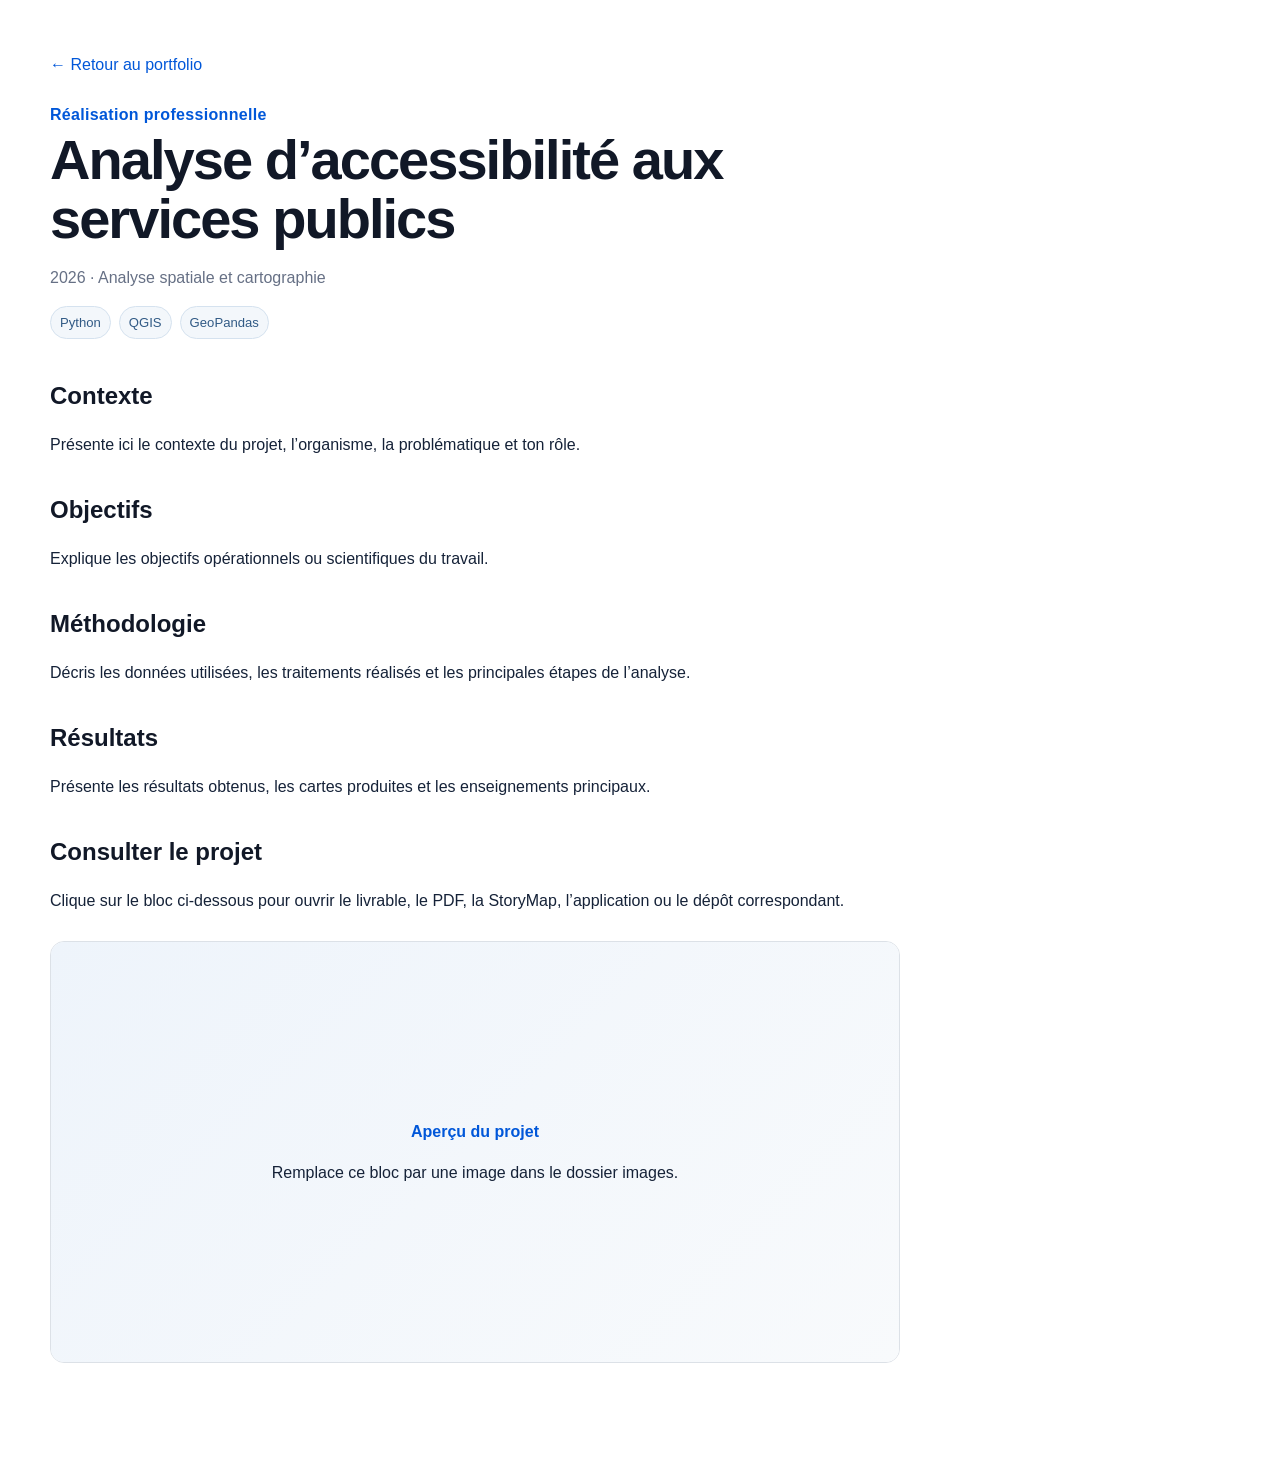
==== projets/creation_fiche_catalogue.html @ a4c5d683 "ajout d'une première fiche pro" ====
<!DOCTYPE html>
<html lang="fr">
<head>
  <meta charset="UTF-8">
  <meta name="viewport" content="width=device-width, initial-scale=1.0">
  <title>Analyse d’accessibilité aux services publics | Portfolio</title>
  <link rel="stylesheet" href="../style.css">
</head>
<body>
  <main class="container project-page">
    <a class="back-link" href="../index.html">← Retour au portfolio</a>

    <header class="project-hero">
      <p class="eyebrow">Réalisation professionnelle</p>
      <h1>Analyse d’accessibilité aux services publics</h1>
      <p class="project-meta">2026 · Analyse spatiale et cartographie</p>

      <div class="tags">
        <span>Python</span>
        <span>QGIS</span>
        <span>GeoPandas</span>
      </div>
    </header>

    <section class="content-block">
      <h2>Contexte</h2>
      <p>Présente ici le contexte du projet, l’organisme, la problématique et ton rôle.</p>
    </section>

    <section class="content-block">
      <h2>Objectifs</h2>
      <p>Explique les objectifs opérationnels ou scientifiques du travail.</p>
    </section>

    <section class="content-block">
      <h2>Méthodologie</h2>
      <p>Décris les données utilisées, les traitements réalisés et les principales étapes de l’analyse.</p>
    </section>

    <section class="content-block">
      <h2>Résultats</h2>
      <p>Présente les résultats obtenus, les cartes produites et les enseignements principaux.</p>
    </section>

    <section class="content-block">
      <h2>Consulter le projet</h2>
      <p>
        Clique sur le bloc ci-dessous pour ouvrir le livrable, le PDF, la StoryMap, l’application ou le dépôt correspondant.
      </p>

      <a class="project-preview" href="../documents/exemple-projet.pdf" target="_blank" rel="noopener">
        <div class="preview-placeholder">
          <div>
            <p class="preview-label">Aperçu du projet</p>
            <p>Remplace ce bloc par une image dans le dossier images.</p>
          </div>
        </div>
      </a>
    </section>
  </main>
</body>
</html>
---- style.css ----
* {
  box-sizing: border-box;
}

html {
  scroll-behavior: smooth;
}

body {
  margin: 0;
  font-family: Inter, "Segoe UI", Arial, sans-serif;
  color: #152238;
  background: #ffffff;
  line-height: 1.6;
}

a {
  color: inherit;
}

.container {
  width: min(1180px, calc(100% - 48px));
  margin: 0 auto;
}

.site-header {
  padding: 56px 0 34px;
  border-bottom: 1px solid #edf0f4;
}

.eyebrow {
  margin: 0 0 4px;
  color: #0057d9;
  font-weight: 700;
  letter-spacing: 0.02em;
}

h1 {
  margin: 0;
  font-size: clamp(2.2rem, 5vw, 4.2rem);
  line-height: 1.05;
  letter-spacing: -0.035em;
  color: #111827;
}

.intro {
  max-width: 760px;
  margin: 18px 0 26px;
  font-size: 1.08rem;
  color: #536174;
}

.filters {
  display: flex;
  flex-wrap: wrap;
  gap: 10px;
}

.pill {
  display: inline-flex;
  align-items: center;
  padding: 8px 14px;
  text-decoration: none;
  color: #445269;
  background: #f7f8fa;
  border: 1px solid #dce1e7;
  border-radius: 999px;
  transition: 0.2s ease;
}

.pill:hover {
  color: #0057d9;
  border-color: #9ebfe9;
  background: #f4f8ff;
}

.project-section {
  padding: 54px 0 10px;
}

.section-heading {
  margin-bottom: 20px;
}

.section-heading h2 {
  margin: 0 0 4px;
  font-size: 1.5rem;
  color: #111827;
}

.section-heading p {
  margin: 0;
  color: #667085;
}

.project-grid {
  display: grid;
  grid-template-columns: repeat(3, minmax(0, 1fr));
  gap: 18px;
}

.project-card {
  min-height: 270px;
  overflow: hidden;
  border: 1px solid #dce1e7;
  border-radius: 14px;
  background: #ffffff;
  box-shadow: 0 2px 5px rgba(17, 24, 39, 0.04);
  transition: transform 0.2s ease, box-shadow 0.2s ease, border-color 0.2s ease;
}

.project-card:hover {
  transform: translateY(-3px);
  border-color: #b9c8da;
  box-shadow: 0 10px 24px rgba(17, 24, 39, 0.08);
}

.card-link {
  min-height: 270px;
  display: flex;
  flex-direction: column;
  text-decoration: none;
}

.card-content {
  flex: 1;
  padding: 22px;
}

.project-type {
  margin: 0 0 8px;
  color: #7a8699;
  font-size: 0.86rem;
}

.project-card h3 {
  margin: 0 0 10px;
  color: #0057d9;
  font-size: 1.1rem;
}

.project-description {
  margin: 0 0 18px;
  color: #516075;
}

.tags {
  display: flex;
  flex-wrap: wrap;
  gap: 8px;
}

.tags span {
  padding: 5px 9px;
  color: #315a85;
  background: #f3f7fb;
  border: 1px solid #d5e2ef;
  border-radius: 999px;
  font-size: 0.82rem;
}

.card-footer {
  padding: 12px 22px;
  border-top: 1px solid #e5e7eb;
  color: #667085;
  font-style: italic;
  font-size: 0.9rem;
}

.project-page {
  padding: 52px 0 80px;
}

.back-link {
  display: inline-block;
  margin-bottom: 24px;
  color: #0057d9;
  text-decoration: none;
}

.project-hero {
  max-width: 850px;
  margin-bottom: 38px;
}

.project-hero h1 {
  margin-bottom: 16px;
  font-size: clamp(2rem, 5vw, 3.5rem);
}

.project-meta {
  color: #667085;
}

.content-block {
  max-width: 850px;
  margin: 34px 0;
}

.content-block h2 {
  margin-bottom: 8px;
  color: #111827;
}

.project-preview {
  display: block;
  max-width: 950px;
  margin-top: 28px;
  overflow: hidden;
  border: 1px solid #dce1e7;
  border-radius: 14px;
  text-decoration: none;
  background: #f8fafc;
}

.project-preview img {
  display: block;
  width: 100%;
  aspect-ratio: 16 / 9;
  object-fit: cover;
}

.preview-placeholder {
  min-height: 420px;
  display: grid;
  place-items: center;
  padding: 30px;
  text-align: center;
  background: linear-gradient(135deg, #eef4fb, #f8fafc);
}

.preview-label {
  color: #0057d9;
  font-weight: 700;
}

.site-footer {
  margin-top: 72px;
  padding: 28px 0;
  border-top: 1px solid #edf0f4;
  color: #7a8699;
}

@media (max-width: 900px) {
  .project-grid {
    grid-template-columns: repeat(2, minmax(0, 1fr));
  }
}

@media (max-width: 620px) {
  .container {
    width: min(100% - 28px, 1180px);
  }

  .site-header {
    padding-top: 38px;
  }

  .project-grid {
    grid-template-columns: 1fr;
  }

  .project-card,
  .card-link {
    min-height: 0;
  }
}
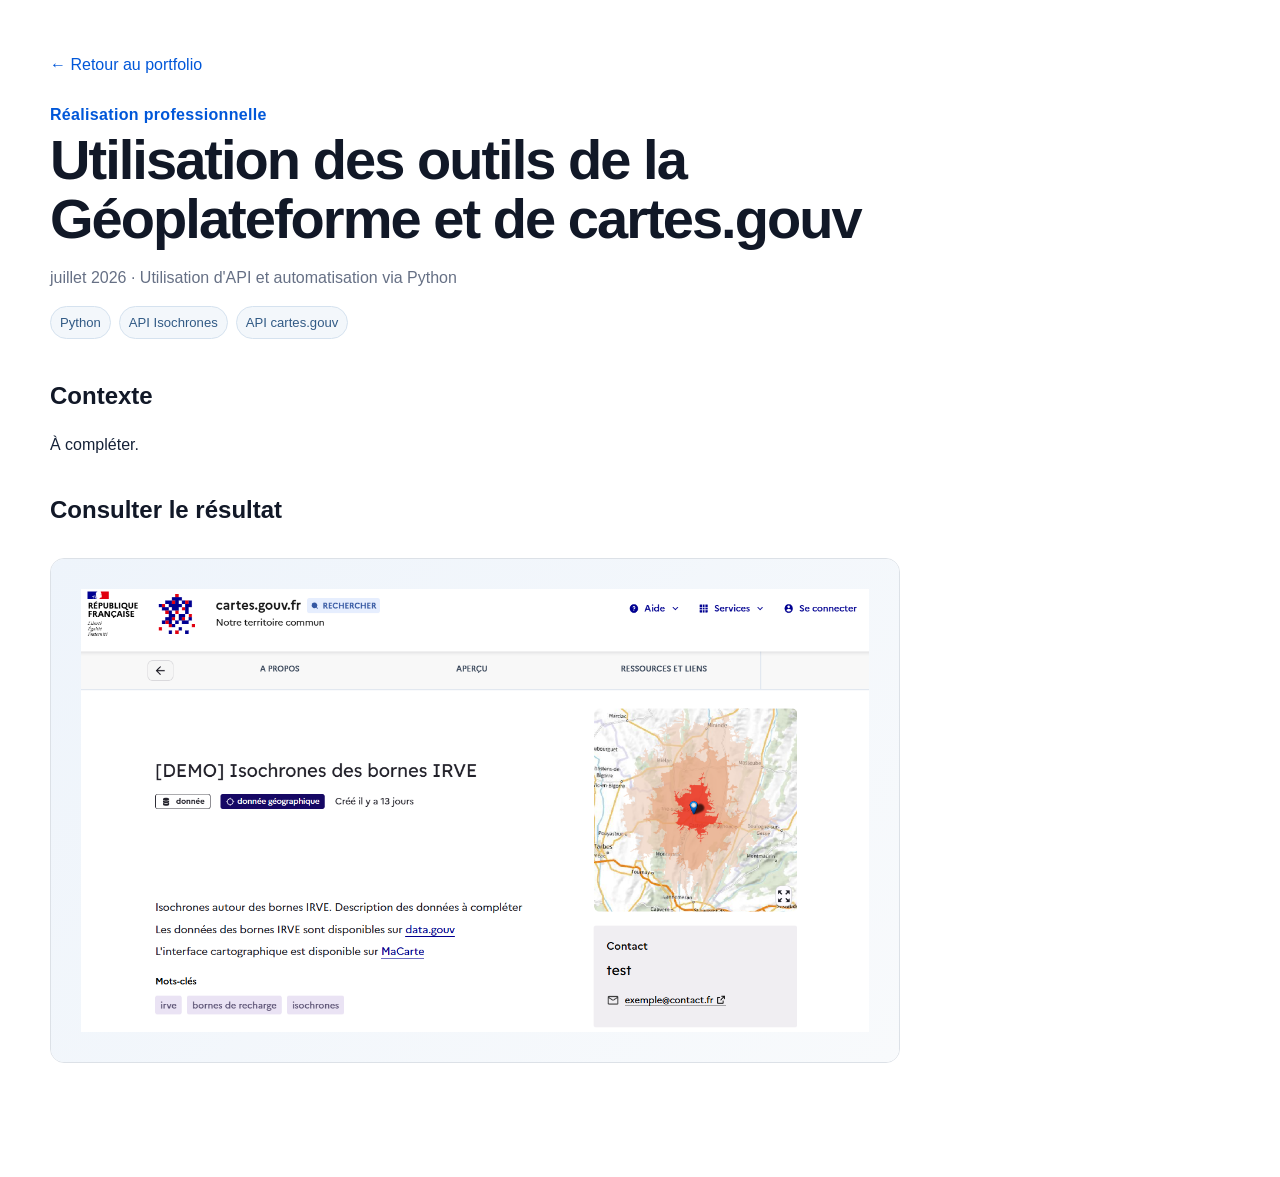
==== commit a5011816: "mission cartes.gouv complétée" ====
--- a/projets/creation_fiche_catalogue.html
+++ b/projets/creation_fiche_catalogue.html
@@ -12,47 +12,27 @@
 
     <header class="project-hero">
       <p class="eyebrow">Réalisation professionnelle</p>
-      <h1>Analyse d’accessibilité aux services publics</h1>
-      <p class="project-meta">2026 · Analyse spatiale et cartographie</p>
+      <h1>Utilisation des outils de la Géoplateforme et de cartes.gouv</h1>
+      <p class="project-meta">juillet 2026 · Utilisation d'API et automatisation via Python</p>
 
       <div class="tags">
         <span>Python</span>
-        <span>QGIS</span>
-        <span>GeoPandas</span>
+        <span>API Isochrones</span>
+        <span>API cartes.gouv</span>
       </div>
     </header>
 
     <section class="content-block">
       <h2>Contexte</h2>
-      <p>Présente ici le contexte du projet, l’organisme, la problématique et ton rôle.</p>
+      <p>À compléter.</p>
     </section>
 
     <section class="content-block">
-      <h2>Objectifs</h2>
-      <p>Explique les objectifs opérationnels ou scientifiques du travail.</p>
-    </section>
-
-    <section class="content-block">
-      <h2>Méthodologie</h2>
-      <p>Décris les données utilisées, les traitements réalisés et les principales étapes de l’analyse.</p>
-    </section>
-
-    <section class="content-block">
-      <h2>Résultats</h2>
-      <p>Présente les résultats obtenus, les cartes produites et les enseignements principaux.</p>
-    </section>
-
-    <section class="content-block">
-      <h2>Consulter le projet</h2>
-      <p>
-        Clique sur le bloc ci-dessous pour ouvrir le livrable, le PDF, la StoryMap, l’application ou le dépôt correspondant.
-      </p>
-
-      <a class="project-preview" href="../documents/exemple-projet.pdf" target="_blank" rel="noopener">
+      <h2>Consulter le résultat</h2>
+      <a class="project-preview" href="https://cartes.gouv.fr/rechercher-une-donnee/dataset/ISOCHRONES_IRVE_TEST" target="_blank" rel="noopener">
         <div class="preview-placeholder">
           <div>
-            <p class="preview-label">Aperçu du projet</p>
-            <p>Remplace ce bloc par une image dans le dossier images.</p>
+            <img src="../images/Capture d'écran 2026-09-22 141451.png" alt="Aperçu du projet">
           </div>
         </div>
       </a>
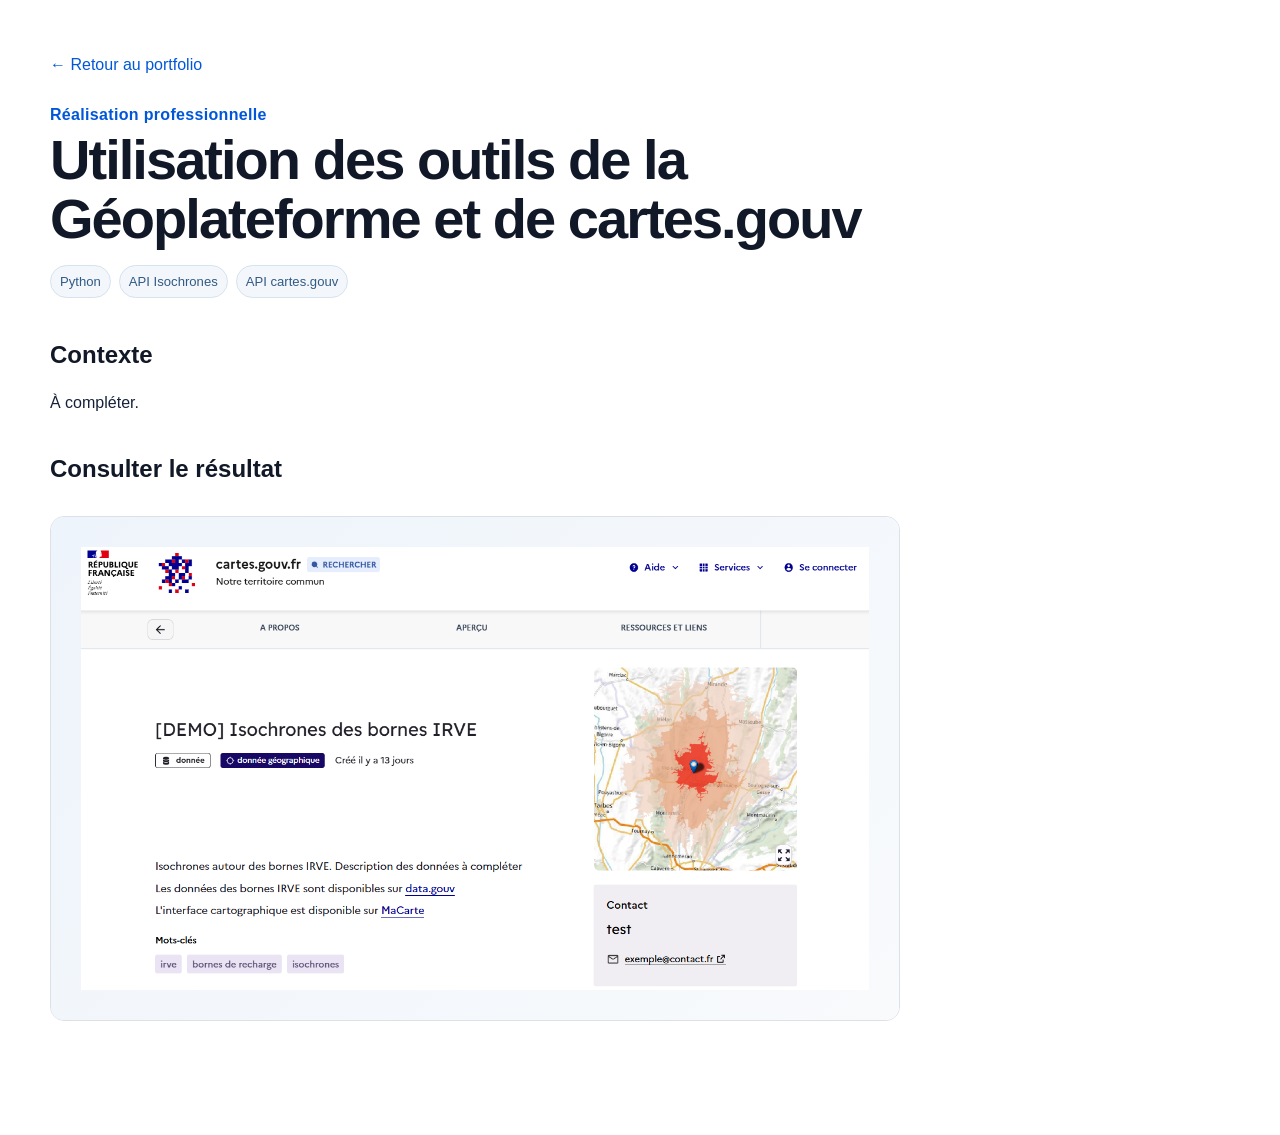
==== commit 76a2f291: "modif mémoires" ====
--- a/projets/creation_fiche_catalogue.html
+++ b/projets/creation_fiche_catalogue.html
@@ -3,7 +3,7 @@
 <head>
   <meta charset="UTF-8">
   <meta name="viewport" content="width=device-width, initial-scale=1.0">
-  <title>Analyse d’accessibilité aux services publics | Portfolio</title>
+  <title>Outils GPF et cartes.gouv | Portfolio</title>
   <link rel="stylesheet" href="../style.css">
 </head>
 <body>
@@ -13,9 +13,7 @@
     <header class="project-hero">
       <p class="eyebrow">Réalisation professionnelle</p>
       <h1>Utilisation des outils de la Géoplateforme et de cartes.gouv</h1>
-      <p class="project-meta">juillet 2026 · Utilisation d'API et automatisation via Python</p>
-
-      <div class="tags">
+        <div class="tags">
         <span>Python</span>
         <span>API Isochrones</span>
         <span>API cartes.gouv</span>
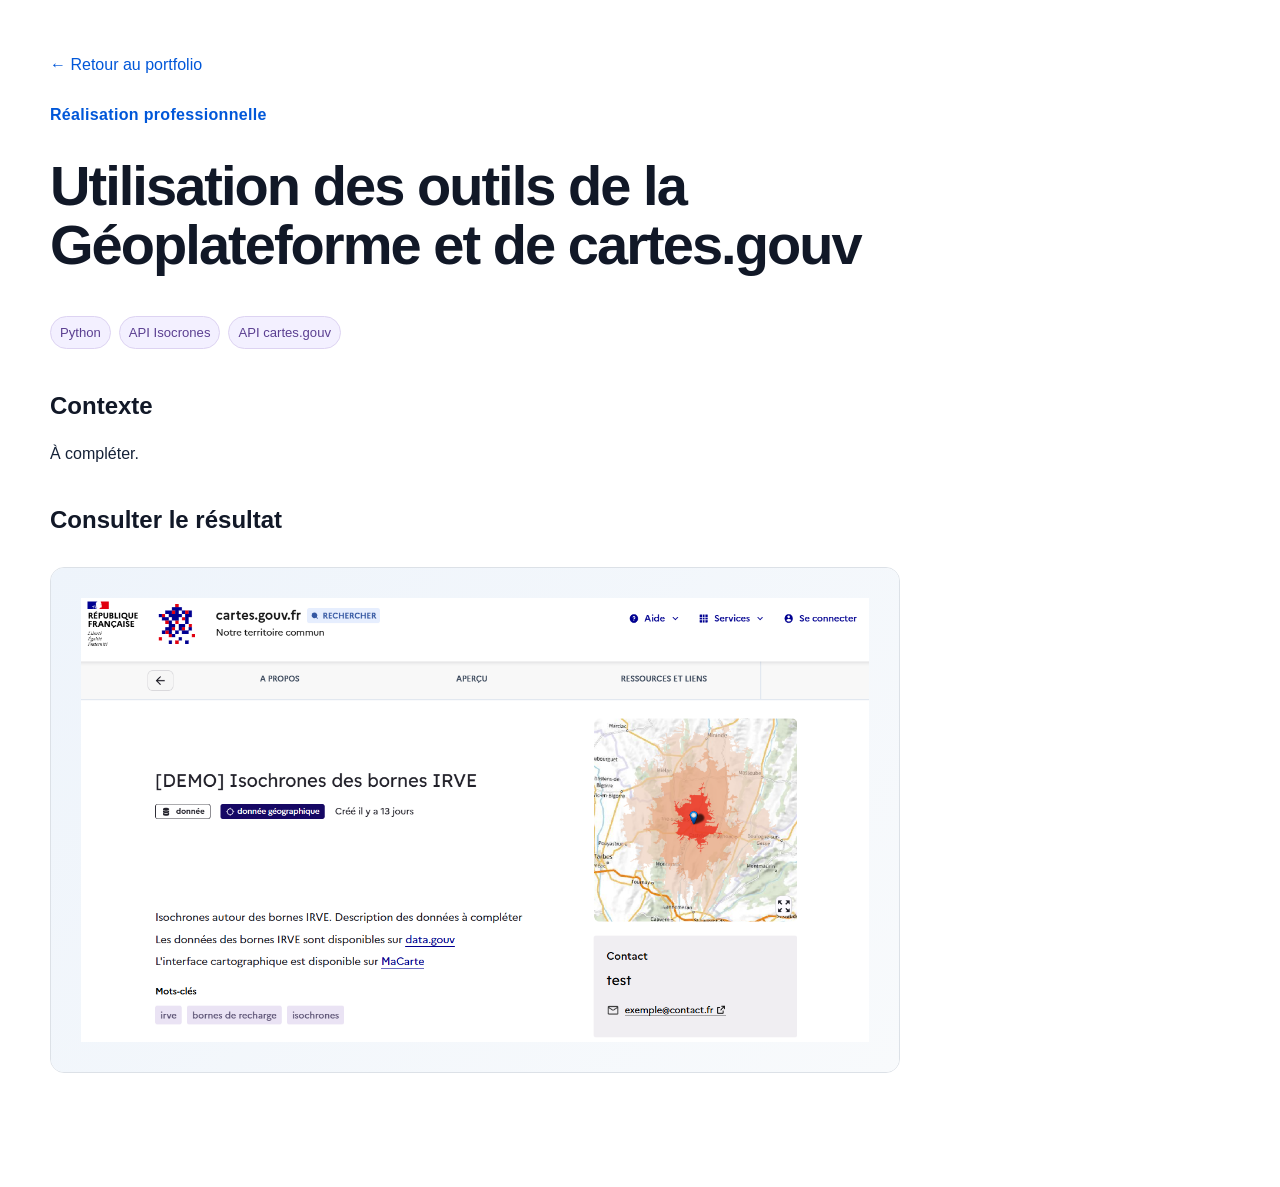
==== commit 7fbaf4c4: "ajouts conséquents" ====
--- a/projets/creation_fiche_catalogue.html
+++ b/projets/creation_fiche_catalogue.html
@@ -4,6 +4,7 @@
   <meta charset="UTF-8">
   <meta name="viewport" content="width=device-width, initial-scale=1.0">
   <title>Outils GPF et cartes.gouv | Portfolio</title>
+  <link rel="icon" type="image/png" href="../images/favicon.png">
   <link rel="stylesheet" href="../style.css">
 </head>
 <body>
@@ -12,12 +13,14 @@
 
     <header class="project-hero">
       <p class="eyebrow">Réalisation professionnelle</p>
+      <br>
       <h1>Utilisation des outils de la Géoplateforme et de cartes.gouv</h1>
+      <br>
         <div class="tags">
-        <span>Python</span>
-        <span>API Isochrones</span>
-        <span>API cartes.gouv</span>
-      </div>
+  <span class="dev">Python</span>
+  <span class="dev">API Isocrones</span>
+  <span class="dev">API cartes.gouv</span>
+</div>
     </header>
 
     <section class="content-block">
--- a/style.css
+++ b/style.css
@@ -26,6 +26,10 @@
 .site-header {
   padding: 56px 0 34px;
   border-bottom: 1px solid #edf0f4;
+}
+
+.site-header h1 {
+  font-size: clamp(1.8rem, 4vw, 3rem);
 }
 
 .eyebrow {
@@ -152,9 +156,6 @@
 
 .tags span {
   padding: 5px 9px;
-  color: #315a85;
-  background: #f3f7fb;
-  border: 1px solid #d5e2ef;
   border-radius: 999px;
   font-size: 0.82rem;
 }
@@ -265,3 +266,78 @@
     min-height: 0;
   }
 }
+
+.phone-frame {
+  width: 430px;
+  height: 860px;
+  margin: 32px auto;
+  border-radius: 28px;
+  overflow: hidden;
+  background: #ffffff;
+  box-shadow: 0 12px 35px rgba(17, 24, 39, 0.12);
+}
+
+.phone-frame iframe {
+  width: 100%;
+  height: 100%;
+  border: none;
+  display: block;
+}
+
+.project-link {
+  text-align: center;
+  margin-top: 18px;
+}
+
+/* Développement / programmation */
+.tags span.dev {
+  background-color: #f3f0ff;
+  color: #5b3f91;
+  border: 1px solid #ddd3f2;
+}
+
+/* Bases de données */
+.tags span.database {
+  background-color: #eef6ff;
+  color: #1d4f91;
+  border: 1px solid #cfe0f5;
+}
+
+/* SIG / cartographie */
+.tags span.gis {
+  background-color: #edf8f1;
+  color: #2f6b49;
+  border: 1px solid #cfe7d7;
+}
+
+/* Enquêtes / analyse */
+.tags span.analysis {
+  background-color: #fff5e8;
+  color: #8a5a1f;
+  border: 1px solid #f0dcc0;
+}
+
+.tags span.neutral {
+  background-color: #f4f5f7 !important;
+  color: #5f6672 !important;
+  border: 1px solid #c9ced6 !important;
+}
+
+.youtube-video {
+  position: relative;
+  width: 100%;
+  max-width: 850px;
+  padding-bottom: 56.25%;
+  height: 0;
+  overflow: hidden;
+  border-radius: 14px;
+  margin-top: 24px;
+}
+
+.youtube-video iframe {
+  position: absolute;
+  inset: 0;
+  width: 100%;
+  height: 100%;
+  border: 0;
+}
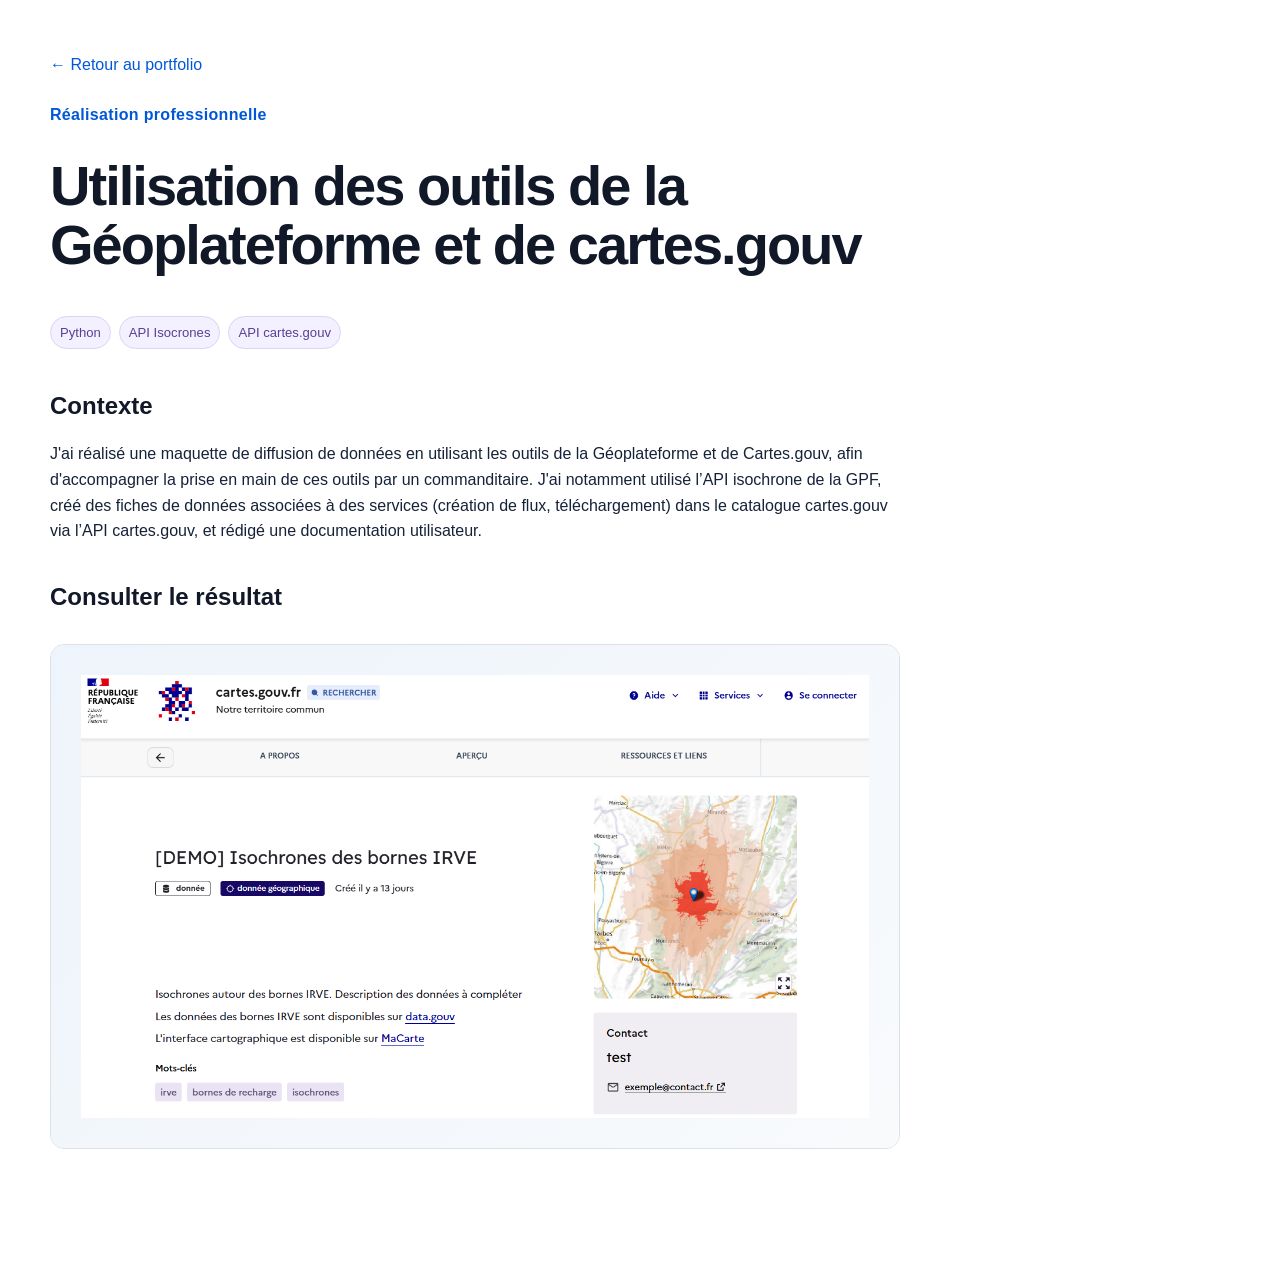
==== commit 08b59867: "finalisation" ====
--- a/projets/creation_fiche_catalogue.html
+++ b/projets/creation_fiche_catalogue.html
@@ -25,7 +25,7 @@
 
     <section class="content-block">
       <h2>Contexte</h2>
-      <p>À compléter.</p>
+      <p>J'ai réalisé une maquette de diffusion de données en utilisant les outils de la Géoplateforme et de Cartes.gouv, afin d'accompagner la prise en main de ces outils par un commanditaire. J'ai notamment utilisé l’API isochrone de la GPF, créé des fiches de données associées à des services (création de flux, téléchargement) dans le catalogue cartes.gouv via l’API cartes.gouv, et rédigé une documentation utilisateur.</p>
     </section>
 
     <section class="content-block">
--- a/style.css
+++ b/style.css
@@ -340,4 +340,66 @@
   width: 100%;
   height: 100%;
   border: 0;
+}
+
+.download-button {
+  display: inline-block;
+  padding: 8px 12px;
+  color: #0057d9;
+  background: #ffffff;
+  border: 1px solid #dce1e7;
+  border-radius: 8px;
+  text-decoration: none;
+  font-size: 0.95rem;
+}
+
+.email-row {
+  display: flex;
+  align-items: center;
+  gap: 8px;
+  flex-wrap: wrap;
+}
+
+.email-label {
+  color: #445269;
+}
+
+.email-link {
+  color: #0057d9;
+  text-decoration: none;
+  font-weight: 500;
+}
+
+.email-link:hover {
+  text-decoration: underline;
+}
+
+.copy-email {
+  padding: 4px 8px;
+  color: #667085;
+  background: #f7f8fa;
+  border: none;
+  border-radius: 6px;
+  cursor: pointer;
+  font-size: 0.82rem;
+}
+
+.copy-email:hover {
+  color: #0057d9;
+  background: #eef4fb;
+}
+
+.copy-email.copied {
+  color: #2f6b49;
+  background: #edf8f1;
+}
+
+.text-link {
+  color: #0057d9;
+  text-decoration: none;
+  font-weight: 500;
+}
+
+.text-link:hover {
+  text-decoration: underline;
 }
